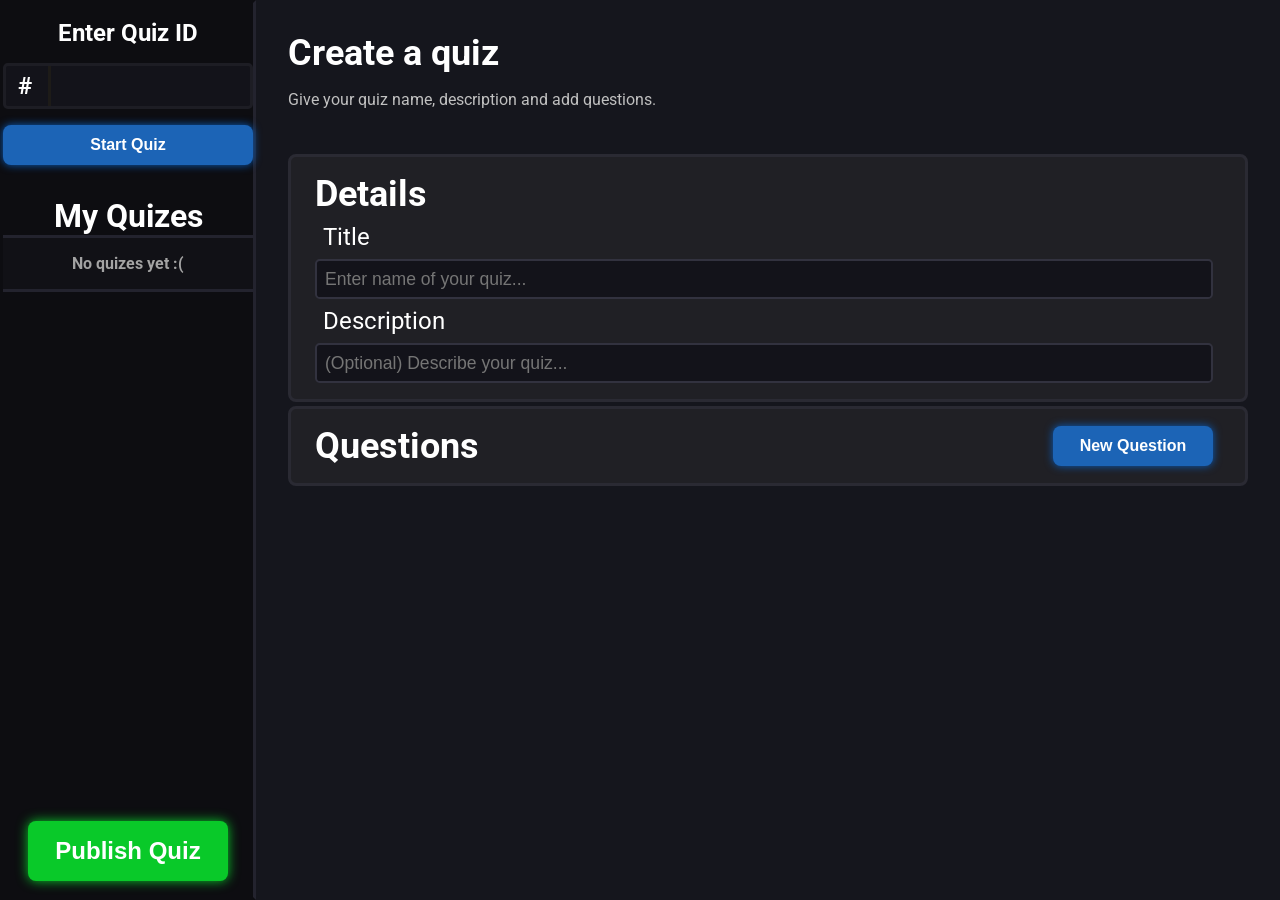
==== index.html @ 1870212e "first commit" ====
<!doctype html>
<html lang="en">
  <head>
    <meta charset="UTF-8" />
    <meta name="viewport" content="width=device-width, initial-scale=1.0" />
    <link rel="stylesheet" href="mainPage/mainPage.css" />
    <link rel="stylesheet" href="navigation.css" />
    <link rel="stylesheet" href="message/message.css" />
    <link
      rel="stylesheet"
      href="https://cdnjs.cloudflare.com/ajax/libs/font-awesome/4.7.0/css/font-awesome.min.css"
    />
    <title>Create A Quiz</title>
  </head>
  <body>
    <nav class="nav">
      <div class="hamburger" onclick="onHamburgerClick()">
        <div class="line1"></div>
        <div class="line2"></div>
        <div class="line3"></div>
      </div>
      <form class="join-quiz">
        <p>Enter Quiz ID</p>
        <div class="join-quiz-input">
          <p>#</p>
          <input type="text" maxlength="6" id="publicQuizId" />
        </div>
        <p class="quiz-id-not-found">Quiz with this ID wasn't found!</p>
        <button onclick="onStartQuizButtonClick()">Start Quiz</button>
      </form>

      <p class="my-quizes-title">My Quizes</p>
      <div class="my-quizes">
        <p
          style="
            color: #a3a3a3;
            text-align: center;
            font-weight: bold;
            display: none;
          "
          id="no-quizes-loaded"
        >
          No quizes yet :(
        </p>
      </div>

      <button class="publish-button" onclick="onPublishQuizClick()">
        Publish Quiz
      </button>
    </nav>

    <main class="create-quiz-section">
      <div class="page-title-section">
        <h1 class="section-title">Create a quiz</h1>
        <p class="section-subtitle">
          Give your quiz name, description and add questions.
        </p>
      </div>

      <div class="section">
        <h2 class="section-title">Details</h2>
        <h3 class="quiz-details-text">Title</h3>
        <input
          type="text"
          id="quizTitle"
          placeholder="Enter name of your quiz..."
        />

        <h3 class="quiz-details-text">Description</h3>
        <input
          type="text"
          id="quizDescription"
          placeholder="(Optional) Describe your quiz..."
        />
      </div>

      <div class="section" id="question-section" style="margin-top: 0.25rem">
        <div class="row">
          <h2 class="section-title">Questions</h2>
          <button class="question-button" onclick="createQuestion()">
            New Question
          </button>
        </div>
      </div>
    </main>

    <div class="message-div" id="publish-message">
      <div class="message-box">
        <button class="close-button" onclick="closeMessageBox()">X</button>
        <h1 class="checkmark">✓</h1>
        <p>Your quiz was successfully published!</p>
        <p id="id-text">ID:</p>
        <div class="row row-phone">
          <p id="link-text">Link:</p>
          <button class="copy-link-button" onclick="onCopyLinkClick()">
            <i class="fa fa-clipboard"></i> Copy link
          </button>
        </div>
      </div>
    </div>

    <div class="message-div" id="delete-message">
      <div class="message-box">
        <p>Are you sure you want to delete this quiz?</p>
        <div class="row row-phone">
          <button
            class="delete-message-button delete-message-delete-button"
            onclick="deleteQuiz()"
          >
            Yes, delete
          </button>
          <button
            class="delete-message-button delete-message-close-button"
            onclick="onBackButtonClick()"
          >
            No, go back
          </button>
        </div>
      </div>
    </div>

    <template id="question-template"
      ><div class="question">
        <div class="row">
          <p class="question-title" id="number">1.</p>
          <input
            type="text"
            id="question-title"
            placeholder="Enter your question..."
          />
          <button class="delete-button">X</button>
        </div>
        <div class="row question-answer">
          <input type="radio" class="question-checkbox" /><input
            type="text"
            id="question-answer"
            placeholder="Enter an answer..."
          />
        </div>
        <div class="row question-answer">
          <input type="radio" class="question-checkbox" /><input
            type="text"
            id="question-answer"
            placeholder="Enter an answer..."
          />
        </div>
        <div class="row question-answer">
          <input type="radio" class="question-checkbox" /><input
            type="text"
            id="question-answer"
            placeholder="Enter an answer..."
          />
        </div>
        <div class="row question-answer">
          <input type="radio" class="question-checkbox" /><input
            type="text"
            id="question-answer"
            placeholder="Enter an answer..."
          />
        </div></div
    ></template>

    <template id="my-quizes-container-template">
      <div class="quiz-container">
        <div class="row">
          <p class="quiz-container-name">QuizName</p>
          <button class="quiz-container-delete-button">
            <i class="fa fa-trash-o"></i>
          </button>
        </div>
        <p class="quiz-container-edit">LastEdited</p>
        <div class="row">
          <p class="quiz-container-id">ID</p>
          <button class="quiz-container-copy-button">CopyLink</button>
        </div>
      </div></template
    >

    <script src="apiIp.js"></script>
    <script src="quizSaveSystem/saveSystem.js"></script>
    <script src="mainPage/questionManager.js"></script>
    <script src="mainPage/quizSender.js"></script>
    <script src="mainPage/hamburgerMenu.js"></script>
    <script src="navigation/startQuiz.js"></script>
    <script src="navigation/maxLenghtInInput.js"></script>
    <script src="navigation/navigationButtons.js"></script>
  </body>
</html>
---- mainPage/mainPage.css ----
@import url("https://fonts.googleapis.com/css2?family=Outfit:wght@100..900&family=Roboto:ital,wght@0,100..900;1,100..900&display=swap");
*,
*::before,
*::after {
  box-sizing: border-box;
}

html {
  height: 100%;
  width: 100%;
}

body {
  margin: 0;
  min-height: 100%;
  width: 100%;
  background: #000000;
  color: white;
  font-family: Roboto;
  display: flex;
}
main {
  margin-left: 20%;
}

input[type="text"] {
  box-sizing: border-box;
  display: block;
  width: 100%;
  height: 2.5rem;
  padding: 0 0.5rem;
  background: rgb(19, 19, 26);

  border-color: rgb(50, 50, 63);
  border-style: solid;
  border-radius: 0.3rem;
  color: white;
  transition:
    box-shadow 0.3s ease,
    border-color 0.3s ease;

  font-size: 1.1rem;
}
input[type="text"]:focus {
  box-shadow: 0 0 10px rgb(108, 108, 136);
  outline: none;
  border-color: rgb(108, 108, 136);
}

::selection {
  background: rgb(119, 119, 138);
}

.create-quiz-section {
  display: flex;
  flex-direction: column;

  width: 80%;
  min-height: 100%;
  background: rgb(21, 22, 29);
}

/* PAGE TITLE*/

.page-title-section {
  display: flex;
  flex-direction: column;
  gap: 1rem;
  margin: 2rem 0 2rem 2rem;
}
/*-----------------*/
/*QUIZ DETAILS*/
/*-----------------*/
.quiz-details-text {
  margin: 0;
  margin-left: 0.5rem;
  font-size: 1.5rem;
  font-weight: normal;
}

/*--------------------*/
/*QUESTIONS*/
/*--------------------*/
.question {
  display: flex;
  flex-direction: column;
  gap: 1rem;
  background: rgb(39, 39, 46);
  padding: 0.5rem 1rem 0.5rem 1rem;

  border-radius: 0.5rem;
  border-color: rgb(55, 55, 66);
  border-style: solid;
  transition: border-color 0.3s ease-in-out;
}
.question-title {
  flex-direction: row;
  font-size: 1.25rem;
  font-weight: 400;
  margin: 0;

  text-align: justify;
}

.delete-button {
  background-color: #00000000;
  width: 2rem;
  height: 2rem;
  color: rgb(252, 61, 61);
  border-style: none;
  border-radius: 15%;

  font-weight: bolder;
  font-size: 1.5rem;
  transition:
    color 0.3s ease-in-out,
    background-color 0.3s ease-in-out,
    box-shadow 0.3s ease-in-out;
}
.delete-button:hover {
  background-color: rgb(252, 59, 59);
  box-shadow: 0 0 10px #fc3d3d;
  color: white;
  cursor: pointer;
}
.delete-button:active {
  background-color: rgb(255, 25, 25);
}

.question-answer {
  margin-left: 2rem;
}
.question-checkbox {
  appearance: none;
  background-color: rgb(19, 19, 26);
  margin: 0;
  font: inherit;
  width: 1.5em;
  height: 1.5em;
  border: 0.15rem solid rgb(71, 71, 90);
  border-radius: 50%;

  display: grid;
  place-content: center;
}
.question-checkbox::before {
  content: "";
  width: 0.8em;
  height: 0.8em;
  border-radius: 50%;
  transform: scale(0);
  transition: 0.1s transform ease-in-out;
  background-color: green;
}
.question-checkbox:checked::before {
  transform: scale(1);
}
.question-button {
  margin-left: auto;
  width: 10rem;
  height: 2.5rem;
  background: #1c64b6;
  box-shadow: 0 0 0.5em #0a5dbd;
  border: none;

  border-radius: 0.5rem;
  color: white;
  font-size: 1rem;
  font-weight: bolder;
  transition:
    background-color 0.3s ease-in-out,
    box-shadow 0.3s ease-in-out;
}
.question-button:active {
  background: #1f76da;
  box-shadow: 0 0 1em #0a5dbd;
}
.question-button:hover {
  box-shadow: 0 0 0.75em #0a5dbd;
  cursor: pointer;
}

.row {
  display: flex;
  flex-direction: row;
  gap: 1rem;
  align-items: center;
}

.section {
  display: flex;
  flex-direction: column;
  margin: 1rem 2rem 0 2rem;
  padding: 1rem 2rem 1rem 1.5rem;
  gap: 0.5rem;

  background: rgb(32, 32, 37);
  border-radius: 0.5rem;
  border-style: solid;
  border-color: rgb(42, 42, 51);

  transition: border-color 0.3s ease-in-out;
}

.section-title {
  font-size: 2.25rem;
  margin: 0;
}
.section-subtitle {
  height: 1em;
  display: flex;
  color: #c0c0c0;
  margin: 0;
}

@media (max-width: 600px) {
  input[type="text"] {
    font-size: 1rem;
  }
  .page-title-section {
    margin-top: 3rem;
  }
  .quiz-details-text {
    font-size: 1.25rem;
  }
  .section-title {
    font-size: 1.75rem;
  }
  .create-quiz-section {
    width: 100%;
    margin-left: 0;
  }

  .question-answer {
    margin: 0;
  }
  .delete-button {
    margin-right: -3rem;
  }
  .section {
    margin: 0 0.5rem 0 0.5rem;
  }
}
---- navigation.css ----
@import url("https://fonts.googleapis.com/css2?family=Outfit:wght@100..900&family=Roboto:ital,wght@0,100..900;1,100..900&display=swap");
*,
*::before,
*::after {
  box-sizing: border-box;
}
nav {
  display: flex;
  position: fixed;
  overflow: visible;
  z-index: 1;
  width: 20%;
  border: rgb(13, 13, 17);
  border-right: rgb(35, 35, 46);
  border-style: solid;

  min-height: 100%;
  max-height: 100vh;

  background: rgb(13, 13, 17);
  flex-direction: column;
  align-items: center;
  transition: left 0.2s ease-in-out;
}
nav button {
  border: none;
  height: 2.5rem;
  width: 95%;

  border-radius: 0.5rem;
  color: white;
  font-size: 1rem;
  font-weight: bolder;
}
.publish-button {
  margin-top: auto;
  margin-bottom: 1rem;
  height: 2.5em;
  width: 80%;

  border-radius: 0.5rem;
  font-size: 1.5rem;
  font-weight: bolder;
  background: #09c929;
  color: white;
  border-style: none;

  box-shadow: 0 0 0.5em #09c929;
  transition:
    background-color 0.3s ease-in-out,
    box-shadow 0.3s ease-in-out;
}

.publish-button:hover {
  box-shadow: 0 0 0.75em #09c929;
  cursor: pointer;
}
.publish-button:active {
  box-shadow: 0 0 1em #09c929;
  background: #0de631;
  cursor: pointer;
}
.hamburger {
  display: none;
  justify-content: center;
  align-items: center;
  flex-direction: column;
  position: absolute;
  right: -3em;
  background: #0d0d11;
  border-style: solid;
  border-left-width: 0;
  border-top-width: 0;
  border-color: #23232e;
  width: 3em;
  height: 3em;
  margin: 0;
  gap: 0.33em;
  border-radius: 0 0 0.5rem 0;

  transition: gap 0.5s ease-in-out;
}
.hamburger:hover {
  cursor: pointer;
}
.line1,
.line2,
.line3 {
  width: 80%;
  height: 15%;
  background: #23232e;
}

.join-quiz {
  display: flex;
  flex-direction: column;
  align-items: center;
  gap: 1rem;
  margin-top: 1rem;
}
.join-quiz p {
  font-weight: bold;
  font-size: 1.5rem;
  margin: 0;
}
.join-quiz-input {
  display: flex;
  flex-direction: row;
  justify-content: center;
  align-items: center;
  background: rgb(19, 19, 26);
  border-color: rgb(29, 29, 36);
  border-style: solid;
  border-radius: 0.3rem;

  transition: border-color 0.3s ease-in-out;
}
.join-quiz-input p {
  padding: 0;
  padding-left: 0.5em;
  margin: 0;
  text-align: center;
  margin-right: 1rem;
}
.join-quiz-input input {
  background: none;

  border-style: none;
  border-color: rgb(29, 27, 24);
  border-left-width: 0.2em;
  border-left-style: solid;
  border-radius: 0;
}
.join-quiz-input input:focus {
  box-shadow: none;
  border-color: rgb(24, 24, 29);
}
.join-quiz button {
  background: #1c64b6;
  box-shadow: 0 0 0.5em #0a5dbd;
  width: 100%;

  transition:
    background-color 0.3s ease-in-out,
    box-shadow 0.3s ease-in-out;
}
.join-quiz button:hover {
  box-shadow: 0 0 0.75em #0a5dbd;
  cursor: pointer;
}
.join-quiz button:active {
  background: #1f76da;
  box-shadow: 0 0 1em #0a5dbd;
}
.join-quiz p.quiz-id-not-found {
  display: none;
  align-self: flex-start;
  color: rgb(252, 59, 59);
  text-shadow: 0 0 0.25rem rgb(252, 59, 59);
  font-size: 1em;
}
.join-quiz .create-new-quiz-button {
  width: 100%;
  background: linear-gradient(90deg, #0a5dbd, #0aa8bd, #05c494);
  position: relative;
  box-shadow: none;

  transition: background-color 0.3s ease-in-out;
  opacity: 90%;
}
.join-quiz .create-new-quiz-button:hover {
  box-shadow: none;
}
.join-quiz .create-new-quiz-button::after {
  position: absolute;
  content: "";
  background: linear-gradient(90deg, #0a5dbd, #0aa8bd, #05c494);
  filter: blur(0.5em);
  z-index: -1;

  background: lin;
  width: 100%;
  height: 100%;
  inset: 0em;
  transition: filter 0.3s ease-in-out;
}
.join-quiz .create-new-quiz-button:hover::after {
  filter: blur(1em);
}
.join-quiz .create-new-quiz-button:hover {
  opacity: 95%;
}
.join-quiz .create-new-quiz-button:active {
  background: linear-gradient(90deg, #0a5dbd, #05c494);
  opacity: 100%;
}

/*
My Quizes
*/

.my-quizes {
  display: flex;
  flex-direction: column;
  gap: 0.5rem;

  background-color: #111116;

  width: 100%;
  min-height: 10%;
  margin-bottom: 2rem;
  overflow-y: auto;

  border-style: solid;
  border-color: #23232e;
  border-left-style: none;
  border-right-style: none;
}
::-webkit-scrollbar {
  width: 10px;
}
::-webkit-scrollbar-track {
  background: #1f1f29;
  border-radius: 0.25rem;
}
::-webkit-scrollbar-thumb {
  background: #2b2b38;
  border-radius: 5px;
}
::-webkit-scrollbar-thumb:hover {
  background: #0d0d11;
}

.my-quizes-title {
  font-weight: bold;
  font-size: 2rem;
  text-align: center;
  margin: 0;
  margin-top: 2rem;
}
.quiz-container {
  display: flex;
  flex-direction: column;
  gap: 0.25rem;
  background-color: #15151b;
  border-radius: 0.5rem;
  margin-right: 0.25rem;
  padding-left: 0.25rem;
}
.quiz-container p {
  margin: 0;
}
.quiz-container-name {
  font-size: 1.5em;
  font-weight: bold;
}
.quiz-container-delete-button {
  background-color: #fc3d3d00;
  color: #fc3d3d;

  margin-left: auto;
  width: 2.5rem;
  height: 2.5rem;

  font-size: 2rem;
  cursor: pointer;

  transition:
    color 0.3s ease-in-out,
    background-color 0.3s ease-in-out,
    box-shadow 0.3s ease-in-out;
}
.quiz-container-delete-button:hover {
  background-color: #fc3d3d;
  color: white;
  box-shadow: 0 0 0.5rem #fc3d3d;
}
.quiz-container-delete-button:active {
  background-color: #ff1515;
  box-shadow: 0 0 0.5rem #ff1515;
}

.quiz-container-edit,
.quiz-container-id {
  color: #a3a3a3;
  font-size: 1.1rem;
}
.quiz-container-copy-button {
  background: #1c64b6;
  box-shadow: 0 0 0.5rem #1c64b6;
  width: 5rem;
  height: 2rem;
  border-radius: 0.25rem;
  margin-left: auto;
  cursor: pointer;
  justify-self: center;

  transition:
    background-color 0.3s ease-in-out,
    box-shadow 0.3s ease-in-out;
}
.quiz-container-copy-button:hover {
  background: #1c64b6;
  box-shadow: 0 0 0.75rem #1c64b6;
}
.quiz-container-copy-button:active {
  background: #1f6fca;
  box-shadow: 0 0 1rem #1f6fca;
}

@media (max-width: 600px) {
  nav {
    display: flex;
    width: 60%;
    left: -60%;
    border-radius: 0 0 1rem 0;
  }
  .hamburger {
    display: flex;
  }
  nav button {
    font-size: 1em;
  }
  .line1,
  .line2,
  .line3 {
    transition: transform 0.5s ease-in-out;
  }
  .join-quiz button {
    box-shadow: 0 0 0;
  }
}
@media (max-width: 900px) and (min-width: 600px) {
  nav {
    width: 30%;
  }
  main {
    width: 70%;
    margin-left: 30%;
    min-height: 100%;
  }
}
---- message/message.css ----
.message-div {
  display: none;
  position: fixed;
  width: 100%;
  height: 100vh;
  background-color: rgba(0, 0, 0, 0.555);
  z-index: 2;
  justify-content: center;
  align-items: center;

  transition: display 0.1s ease-in-out;
}

.message-box {
  display: flex;
  flex-direction: column;
  align-items: center;
  justify-content: center;
  width: 80%;
  height: 20rem;
  background-color: rgb(34, 34, 39);

  border-style: solid;
  border-color: rgb(59, 59, 68);
  border-radius: 5px;
  gap: 0;
}
.checkmark {
  color: rgb(11, 189, 11);
  font-size: 5rem;
  padding: 0 0.25em 0 0.25em;

  border-width: 0.5rem;
  border-style: solid;
  border-radius: 100%;
  margin: 0;
  margin-bottom: 1.5rem;
}
.message-box p {
  font-weight: bold;
  font-size: 1.5rem;
  margin: 0;
}
.message-box a {
  color: rgb(93, 93, 107);
  text-decoration: underline;
}
.copy-link-button {
  background-color: #1c64b6;
  color: white;
  border-style: none;
  width: 8rem;
  height: 2rem;
  font-size: 1rem;
  font-weight: bolder;
  border-radius: 0.5rem;
  box-shadow: 0 0 0.5em #0a5dbd;
  transition:
    background-color 0.3s ease-in-out,
    box-shadow 0.3s ease-in-out;
}
.copy-link-button:hover {
  box-shadow: 0 0 0.75em #0a5dbd;
  cursor: pointer;
}
.copy-link-button:active {
  background: #1f76da;
  box-shadow: 0 0 1em #0a5dbd;
}
.close-button {
  margin-left: auto;
  margin-right: 0.5em;
  margin-top: -0.5em;
  color: rgb(252, 61, 61);
  background-color: rgba(240, 248, 255, 0);
  border-style: none;
  width: 2.5rem;
  height: 2.5rem;
  font-size: 2rem;
  border-radius: 15%;
  font-weight: bold;

  transition:
    background-color 0.3s ease-in-out,
    color 0.3s ease-in-out,
    box-shadow 0.3s ease-in-out;
}
.close-button:hover {
  background-color: rgb(252, 59, 59);
  box-shadow: 0 0 10px rgb(252, 61, 61);
  color: white;
  cursor: pointer;
}
.close-button:active {
  background-color: rgb(255, 25, 25);
}
.agree-button {
  height: 5rem;
  width: 13rem;
  align-self: flex-start;
  margin-right: 1rem;

  border-radius: 0.5rem;
  font-size: 1.5rem;
  font-weight: bolder;
  background: #09c929;
  color: white;
  border-style: none;

  box-shadow: 0 0 0.5em #09c929;
  transition:
    background-color 0.3s ease-in-out,
    box-shadow 0.3s ease-in-out;
}
.message-box .confirmation-text {
  font-size: 2rem;
  margin-bottom: auto;
  margin-top: 5rem;
  text-align: center;
}

.agree-button:hover {
  box-shadow: 0 0 0.75em #09c929;
  cursor: pointer;
}
.agree-button:active {
  box-shadow: 0 0 1em #09c929;
  background: #0de631;
  cursor: pointer;
}

.reject-button {
  height: 5rem;
  width: 13rem;
  align-self: flex-start;
  margin-bottom: 5rem;
  margin-left: 1rem;

  border-radius: 0.5rem;
  font-size: 1.5rem;
  font-weight: bolder;
  background: rgb(252, 61, 61);
  color: white;
  border-style: none;

  box-shadow: 0 0 0.5em #fc3d3d;
  transition:
    background-color 0.3s ease-in-out,
    box-shadow 0.3s ease-in-out;
}
.reject-button:hover {
  box-shadow: 0 0 0.75em rgb(252, 61, 61);
  cursor: pointer;
}
.reject-button:active {
  box-shadow: 0 0 1em rgb(252, 61, 61);
  background: rgb(255, 25, 25);
  cursor: pointer;
}
#delete-message .message-box {
  display: flex;
  flex-direction: column;
  justify-content: space-evenly;
}
#delete-message .message-box p {
  font-size: 2rem;
}
#delete-message .message-box .row {
  width: 100%;
  justify-content: space-evenly;
}
.delete-message-button {
  width: 10rem;
  height: 3rem;
  border-style: none;
  border-radius: 0.5rem;
  font-size: 1rem;
  font-weight: bold;

  cursor: pointer;
  transition:
    background-color 0.3s ease-in-out,
    box-shadow 0.3s ease-in-out;
}
.delete-message-delete-button {
  color: white;
  background: #fc3d3d;
  box-shadow: 0 0 0.5rem #fc3d3d;
}
.delete-message-delete-button:hover {
  box-shadow: 0 0 0.75rem #fc3d3d;
}
.delete-message-delete-button:active {
  box-shadow: 0 0 1rem #f84a4a;
  background: #f84a4a;
}
.delete-message-close-button {
  background: #0a5dbd;
  color: white;
  box-shadow: 0 0 0.5rem #0a5dbd;
}
.delete-message-close-button:hover {
  box-shadow: 0 0 0.75rem #0a5dbd;
}
.delete-message-close-button:active {
  box-shadow: 0 0 1rem #1f76da;
  background: #1f76da;
}
@media (max-width: 600px) {
  .checkmark {
    font-size: 3rem;
  }
  .message-box {
    width: 90%;
  }
  .message-box p {
    font-weight: bold;
    font-size: 1rem;
    margin: 0;
    text-align: center;
  }
  .row-phone {
    flex-direction: column;
  }
  .message-box a {
    display: flex;
    text-align: center;
    color: rgb(93, 93, 107);
    text-decoration: underline;
    width: 100%;
    overflow-wrap: anywhere;
  }
  .reject-button {
    margin-left: 0;
    height: 4rem;
  }
  .agree-button {
    margin-top: 0.5rem;
    margin-right: 0;
    height: 4rem;
    margin-bottom: 1rem;
  }
}
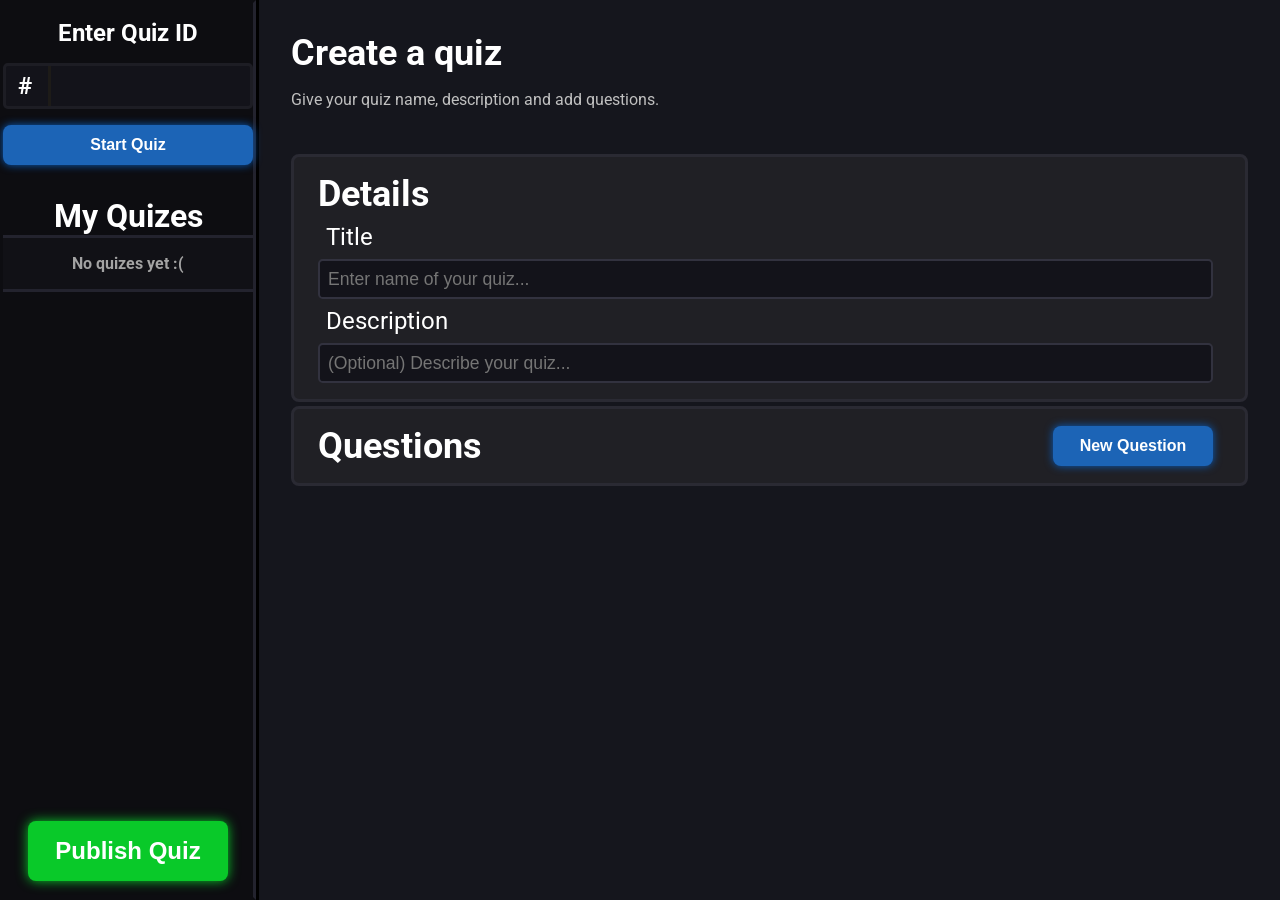
==== commit ce65a83f: "Added a preview and a favicon" ====
--- a/index.html
+++ b/index.html
@@ -11,6 +11,24 @@
       href="https://cdnjs.cloudflare.com/ajax/libs/font-awesome/4.7.0/css/font-awesome.min.css"
     />
     <title>Create A Quiz</title>
+    <link rel="icon" type="image/x-icon" href="/images/favicon.png" />
+
+    <meta
+      name="description"
+      content="Create and share your own quizzes with others. Share either via link or with a code."
+    />
+    <meta property="og:title" content="Quizzes by Matej Planeta" />
+    <meta
+      property="og:description"
+      content="Create and share your own quizzes with others. Share either via link or with a code. Get results after fill in out a quiz."
+    />
+    <meta property="og:image" content="/Images/preview.png" />
+    ;
+    <meta
+      property="og:url"
+      content="https://quizwebsite.quizcreator.workers.dev"
+    />
+    <meta property="og:type" content="website" />
   </head>
   <body>
     <nav class="nav">
@@ -84,16 +102,45 @@
       </div>
     </main>
 
-    <div class="message-div" id="publish-message">
+    <div class="message-div" style="display: none">
       <div class="message-box">
-        <button class="close-button" onclick="closeMessageBox()">X</button>
-        <h1 class="checkmark">✓</h1>
-        <p>Your quiz was successfully published!</p>
-        <p id="id-text">ID:</p>
-        <div class="row row-phone">
+        <div class="spinning-circle"></div>
+
+        <div id="sending-message" style="display: none">
+          <p>Please wait</p>
+          <p id="sending-text">Processing your request</p>
+        </div>
+
+        <div id="publish-message" style="display: none">
+          <p>Your quiz was successfully published!</p>
+          <p id="id-text">ID:</p>
+          <p id="edit-id-text">EditID: <b class="red">Do Not Share!</b></p>
           <p id="link-text">Link:</p>
-          <button class="copy-link-button" onclick="onCopyLinkClick()">
-            <i class="fa fa-clipboard"></i> Copy link
+          <div class="row row-phone" style="margin-top: 1rem">
+            <button class="copy-link-button" onclick="onCopyLinkClick()">
+              <i class="fa fa-clipboard"></i> Copy link
+            </button>
+            <button class="edit-quiz-button">
+              <i class="fa fa-pencil"></i> Edit quiz
+            </button>
+            <button class="new-quiz-button">
+              <i class="fa fa-plus"></i> New Quiz
+            </button>
+          </div>
+        </div>
+
+        <div id="delete-message-confirmation" style="display: none">
+          <p>Your quiz was succesfully deleted!</p>
+          <button class="close-button" onclick="closeMessageBox()">
+            Close
+          </button>
+        </div>
+
+        <div class="unsuccessful-message" style="display: none">
+          <p>We are sorry!</p>
+          <p>Something went wrong</p>
+          <button class="close-button" onclick="closeMessageBox()">
+            Close
           </button>
         </div>
       </div>
@@ -173,10 +220,20 @@
           <p class="quiz-container-id">ID</p>
           <button class="quiz-container-copy-button">CopyLink</button>
         </div>
+        <div>
+          <p
+            class="quiz-container-id quiz-container-editid"
+            style="font-size: 0.9rem"
+          >
+            EditID
+          </p>
+          <button class="quiz-container-edit-button">Edit</button>
+        </div>
       </div></template
     >
 
     <script src="apiIp.js"></script>
+    <script src="message/message.js"></script>
     <script src="quizSaveSystem/saveSystem.js"></script>
     <script src="mainPage/questionManager.js"></script>
     <script src="mainPage/quizSender.js"></script>
--- a/mainPage/mainPage.css
+++ b/mainPage/mainPage.css
@@ -213,6 +213,43 @@
   margin: 0;
 }
 
+/*-------------
+QUIZ NOT FOUND
+---------------*/
+.quiz-found {
+  display: none;
+  flex-direction: column;
+}
+.quiz-not-found {
+  height: 50vh;
+  display: none;
+  flex-direction: column;
+  justify-content: center;
+  align-items: center;
+}
+
+.quiz-not-found h1 {
+  font-size: 3rem;
+  color: rgb(252, 61, 61);
+  text-shadow: 0 0 1rem rgba(252, 61, 61, 0.493);
+}
+.quiz-not-found button {
+  width: 12rem;
+  height: 3rem;
+  background: #1c64b6;
+  box-shadow: 0 0 0.5em #0a5dbd;
+  border: none;
+
+  border-radius: 0.5rem;
+  color: white;
+  font-size: 1.5rem;
+  font-weight: bolder;
+  cursor: pointer;
+  transition:
+    background-color 0.3s ease-in-out,
+    box-shadow 0.3s ease-in-out;
+}
+
 @media (max-width: 600px) {
   input[type="text"] {
     font-size: 1rem;
--- a/navigation.css
+++ b/navigation.css
@@ -4,6 +4,11 @@
 *::after {
   box-sizing: border-box;
 }
+
+:root {
+  --join-quiz-blur-show: flex;
+}
+
 nav {
   display: flex;
   position: fixed;
@@ -170,15 +175,16 @@
 }
 .join-quiz .create-new-quiz-button:hover {
   box-shadow: none;
+  opacity: 95%;
 }
 .join-quiz .create-new-quiz-button::after {
   position: absolute;
+  display: var(--join-quiz-blur-show);
   content: "";
   background: linear-gradient(90deg, #0a5dbd, #0aa8bd, #05c494);
   filter: blur(0.5em);
   z-index: -1;
 
-  background: lin;
   width: 100%;
   height: 100%;
   inset: 0em;
@@ -186,9 +192,6 @@
 }
 .join-quiz .create-new-quiz-button:hover::after {
   filter: blur(1em);
-}
-.join-quiz .create-new-quiz-button:hover {
-  opacity: 95%;
 }
 .join-quiz .create-new-quiz-button:active {
   background: linear-gradient(90deg, #0a5dbd, #05c494);
@@ -246,6 +249,7 @@
   border-radius: 0.5rem;
   margin-right: 0.25rem;
   padding-left: 0.25rem;
+  padding-bottom: 0.25rem;
 }
 .quiz-container p {
   margin: 0;
@@ -292,6 +296,7 @@
   height: 2rem;
   border-radius: 0.25rem;
   margin-left: auto;
+  margin-right: 0.5rem;
   cursor: pointer;
   justify-self: center;
 
@@ -307,7 +312,25 @@
   background: #1f6fca;
   box-shadow: 0 0 1rem #1f6fca;
 }
-
+.quiz-container-edit-button {
+  background-color: #09c929;
+  box-shadow: 0 0 0.5em #09c929;
+  cursor: pointer;
+
+  width: calc(100% - 0.5rem);
+  height: 2rem;
+
+  transition:
+    box-shadow 0.3s ease-in-out,
+    background-color 0.3s ease-in-out;
+}
+.quiz-container-edit-button:hover {
+  box-shadow: 0 0 0.75em #09c929;
+}
+.quiz-container-edit-button:active {
+  box-shadow: 0 0 0.75em #0de631;
+  background: #0de631;
+}
 @media (max-width: 600px) {
   nav {
     display: flex;
@@ -329,6 +352,9 @@
   .join-quiz button {
     box-shadow: 0 0 0;
   }
+  :root {
+    --join-quiz-blur-show: none;
+  }
 }
 @media (max-width: 900px) and (min-width: 600px) {
   nav {
--- a/message/message.css
+++ b/message/message.css
@@ -15,10 +15,12 @@
   display: flex;
   flex-direction: column;
   align-items: center;
-  justify-content: center;
+  justify-content: space-around;
   width: 80%;
-  height: 20rem;
+  height: 60%;
   background-color: rgb(34, 34, 39);
+  padding-bottom: 1rem;
+  padding-top: 1rem;
 
   border-style: solid;
   border-color: rgb(59, 59, 68);
@@ -45,54 +47,89 @@
   color: rgb(93, 93, 107);
   text-decoration: underline;
 }
+.message-box button {
+  width: 10rem;
+  height: 3rem;
+  font-size: 1rem;
+  font-weight: bolder;
+  border-radius: 0.5rem;
+  border-style: none;
+  cursor: pointer;
+
+  transition:
+    background-color 0.3s ease-in-out,
+    box-shadow 0.3s ease-in-out;
+}
 .copy-link-button {
   background-color: #1c64b6;
   color: white;
-  border-style: none;
-  width: 8rem;
-  height: 2rem;
-  font-size: 1rem;
-  font-weight: bolder;
-  border-radius: 0.5rem;
+
   box-shadow: 0 0 0.5em #0a5dbd;
-  transition:
-    background-color 0.3s ease-in-out,
-    box-shadow 0.3s ease-in-out;
 }
 .copy-link-button:hover {
   box-shadow: 0 0 0.75em #0a5dbd;
-  cursor: pointer;
 }
 .copy-link-button:active {
   background: #1f76da;
   box-shadow: 0 0 1em #0a5dbd;
 }
-.close-button {
-  margin-left: auto;
-  margin-right: 0.5em;
-  margin-top: -0.5em;
-  color: rgb(252, 61, 61);
-  background-color: rgba(240, 248, 255, 0);
-  border-style: none;
-  width: 2.5rem;
-  height: 2.5rem;
+.edit-quiz-button {
+  background: #09c929;
+  color: white;
+  box-shadow: 0 0 0.5em #09c929;
+}
+.edit-quiz-button:hover {
+  box-shadow: 0 0 0.75em #09c929;
+}
+.edit-quiz-button:active {
+  background-color: #0de631;
+  box-shadow: 0 0 1em #0de631;
+}
+.new-quiz-button {
+  background: linear-gradient(90deg, #0a5dbd, #0aa8bd, #05c494);
+  position: relative;
+  color: white;
+  z-index: 0;
+}
+.new-quiz-button::after {
+  position: absolute;
+  content: "";
+  background: linear-gradient(90deg, #0a5dbd, #0aa8bd, #05c494);
+  filter: blur(0.25em);
+  z-index: -1;
+
+  inset: 0em;
+  transition: filter 0.3s ease-in-out;
+}
+.new-quiz-button:hover::after {
+  filter: blur(0.5em);
+}
+.new-quiz-button:active {
+  background: linear-gradient(90deg, #0a5dbd, #05c494);
+}
+.new-quiz-button:active::after {
+  filter: blur(0.75em);
+}
+
+.message-box .close-button {
+  color: white;
+  background: #fc3d3d;
+  box-shadow: 0 0 0.5rem #fc3d3d;
+
+  border-style: none;
   font-size: 2rem;
-  border-radius: 15%;
+  border-radius: 0.5rem;
   font-weight: bold;
 
-  transition:
-    background-color 0.3s ease-in-out,
-    color 0.3s ease-in-out,
-    box-shadow 0.3s ease-in-out;
+  transition: background-color 0.3s ease-in-out box-shadow 0.3s ease-in-out;
 }
 .close-button:hover {
-  background-color: rgb(252, 59, 59);
-  box-shadow: 0 0 10px rgb(252, 61, 61);
-  color: white;
+  box-shadow: 0 0 0.75rem #fc3d3d;
   cursor: pointer;
 }
 .close-button:active {
-  background-color: rgb(255, 25, 25);
+  background-color: #ff1919;
+  box-shadow: 0 0 1rem #ff1919;
 }
 .agree-button {
   height: 5rem;
@@ -157,6 +194,9 @@
   background: rgb(255, 25, 25);
   cursor: pointer;
 }
+
+/*Delete message*/
+
 #delete-message .message-box {
   display: flex;
   flex-direction: column;
@@ -205,6 +245,107 @@
 .delete-message-close-button:active {
   box-shadow: 0 0 1rem #1f76da;
   background: #1f76da;
+}
+
+/*Loading message*/
+
+.message-box #sending-message {
+  display: flex;
+  flex-direction: column;
+  align-items: center;
+}
+.spinning-circle {
+  position: relative;
+  width: 10rem;
+  height: 5rem;
+  margin-bottom: 5rem;
+
+  border-top-left-radius: 11rem;
+  border-top-right-radius: 11rem;
+
+  border: #3b3b44 solid 1rem;
+  transform-origin: center bottom;
+  border-bottom: 0;
+
+  animation: spinningAnim 1s cubic-bezier(0.35, 0.1, 0.61, 0.89) infinite;
+  transition:
+    border-color 0.3s ease-in-out,
+    animation 0.3s ease-in-out,
+    border-bottom 0.3s ease-in-out,
+    height 0.15s ease-in-out;
+
+  /*Text*/
+  display: flex;
+  justify-content: center;
+  align-items: center;
+  font-size: 5rem;
+}
+.stop-animation {
+  animation: none;
+  border-bottom: 1rem solid;
+  height: 10rem;
+  border-radius: 50%;
+  margin: 0;
+}
+#sending-text::after {
+  animation: text 3s infinite;
+  content: "";
+}
+
+/*Publish message */
+#publish-message {
+  display: flex;
+  flex-direction: column;
+  align-items: center;
+  justify-content: space-around;
+}
+
+/*Delete confirmation message*/
+.message-box #delete-message-confirmation {
+  display: flex;
+  flex-direction: column;
+  align-items: center;
+}
+
+/*Unsuccessful message*/
+.message-box .unsuccessful-message {
+  display: flex;
+  flex-direction: column;
+  align-items: center;
+  height: 40%;
+  justify-content: space-around;
+}
+
+@keyframes text {
+  0%,
+  25% {
+    content: "";
+  }
+  26%,
+  50% {
+    content: ".";
+  }
+  51%,
+  75% {
+    content: "..";
+  }
+  76%,
+  100% {
+    content: "...";
+  }
+}
+
+@keyframes spinningAnim {
+  from {
+    transform: rotate(0deg);
+  }
+  to {
+    transform: rotate(360deg);
+  }
+}
+
+.red {
+  color: #fc3d3d;
 }
 @media (max-width: 600px) {
   .checkmark {
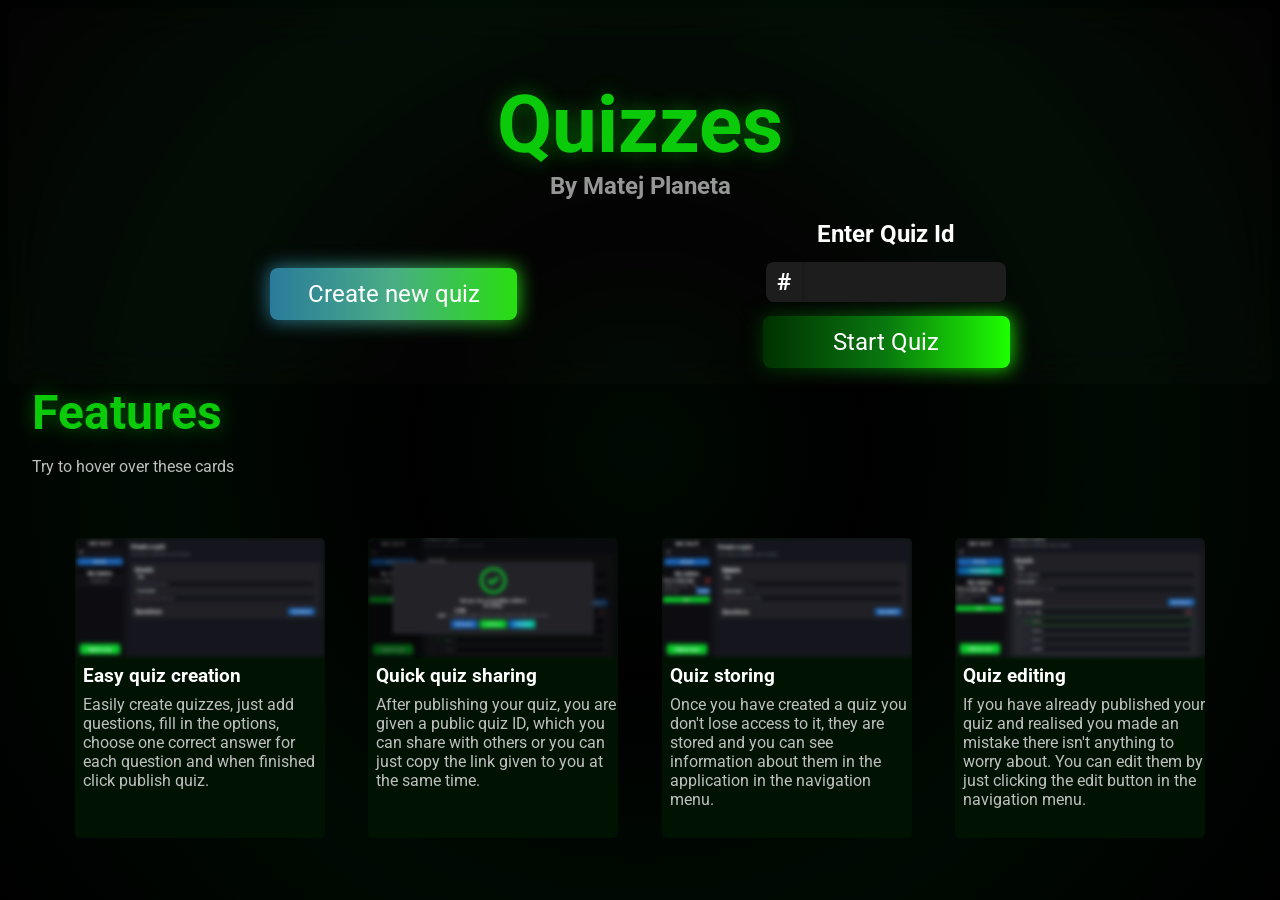
==== commit 195ea63c: "Created new homepage as default page when loading the site" ====
--- a/index.html
+++ b/index.html
@@ -3,15 +3,13 @@
   <head>
     <meta charset="UTF-8" />
     <meta name="viewport" content="width=device-width, initial-scale=1.0" />
-    <link rel="stylesheet" href="mainPage/mainPage.css" />
-    <link rel="stylesheet" href="navigation.css" />
-    <link rel="stylesheet" href="message/message.css" />
+    <title>Quizzes by Matej Planeta</title>
+
+    <link rel="stylesheet" href="homepage/homepage.css" />
     <link
       rel="stylesheet"
       href="https://cdnjs.cloudflare.com/ajax/libs/font-awesome/4.7.0/css/font-awesome.min.css"
     />
-    <title>Create A Quiz</title>
-    <link rel="icon" type="image/x-icon" href="/images/favicon.png" />
 
     <meta
       name="description"
@@ -22,8 +20,10 @@
       property="og:description"
       content="Create and share your own quizzes with others. Share either via link or with a code. Get results after fill in out a quiz."
     />
-    <meta property="og:image" content="/Images/preview.png" />
-    ;
+    <meta
+      property="og:image"
+      content="https://quizwebsite.quizcreator.workers.dev/images/preview.png"
+    />
     <meta
       property="og:url"
       content="https://quizwebsite.quizcreator.workers.dev"
@@ -31,215 +31,76 @@
     <meta property="og:type" content="website" />
   </head>
   <body>
-    <nav class="nav">
-      <div class="hamburger" onclick="onHamburgerClick()">
-        <div class="line1"></div>
-        <div class="line2"></div>
-        <div class="line3"></div>
+    <main>
+      <div class="page-title">
+        <h1>Quizzes</h1>
+        <h2>By Matej Planeta</h2>
+        <div class="quiz-app">
+          <a href="/createquiz.html">Create new quiz</a>
+          <form>
+            <p>Enter Quiz Id</p>
+            <div class="id-form">
+              <p>#</p>
+              <input />
+            </div>
+            <p class="not-found-text">Quiz with this ID not found!</p>
+            <a class="start-quiz-button" onclick="loadQuiz()">Start Quiz</a>
+          </form>
+        </div>
       </div>
-      <form class="join-quiz">
-        <p>Enter Quiz ID</p>
-        <div class="join-quiz-input">
-          <p>#</p>
-          <input type="text" maxlength="6" id="publicQuizId" />
-        </div>
-        <p class="quiz-id-not-found">Quiz with this ID wasn't found!</p>
-        <button onclick="onStartQuizButtonClick()">Start Quiz</button>
-      </form>
-
-      <p class="my-quizes-title">My Quizes</p>
-      <div class="my-quizes">
-        <p
-          style="
-            color: #a3a3a3;
-            text-align: center;
-            font-weight: bold;
-            display: none;
-          "
-          id="no-quizes-loaded"
-        >
-          No quizes yet :(
-        </p>
-      </div>
-
-      <button class="publish-button" onclick="onPublishQuizClick()">
-        Publish Quiz
-      </button>
-    </nav>
-
-    <main class="create-quiz-section">
-      <div class="page-title-section">
-        <h1 class="section-title">Create a quiz</h1>
-        <p class="section-subtitle">
-          Give your quiz name, description and add questions.
-        </p>
-      </div>
-
-      <div class="section">
-        <h2 class="section-title">Details</h2>
-        <h3 class="quiz-details-text">Title</h3>
-        <input
-          type="text"
-          id="quizTitle"
-          placeholder="Enter name of your quiz..."
-        />
-
-        <h3 class="quiz-details-text">Description</h3>
-        <input
-          type="text"
-          id="quizDescription"
-          placeholder="(Optional) Describe your quiz..."
-        />
-      </div>
-
-      <div class="section" id="question-section" style="margin-top: 0.25rem">
-        <div class="row">
-          <h2 class="section-title">Questions</h2>
-          <button class="question-button" onclick="createQuestion()">
-            New Question
-          </button>
+      <div class="features">
+        <h2>Features</h2>
+        <p>Try to <span id="interact-type"></span> these cards</p>
+        <div class="features-list">
+          <div class="feature">
+            <img src="images/quizCreation.png" />
+            <h3>Easy quiz creation</h3>
+            <p>
+              Easily create quizzes, just add questions, fill in the options,
+              choose one correct answer for each question and when finished
+              click publish quiz.
+            </p>
+          </div>
+          <div class="feature">
+            <img src="images/quizSharing.png" />
+            <h3>Quick quiz sharing</h3>
+            <p>
+              After publishing your quiz, you are given a public quiz ID, which
+              you can share with others or you can just copy the link given to
+              you at the same time.
+            </p>
+          </div>
+          <div class="feature">
+            <img src="images/quizStoring.png" />
+            <h3>Quiz storing</h3>
+            <p>
+              Once you have created a quiz you don't lose access to it, they are
+              stored and you can see information about them in the application
+              in the navigation menu.
+            </p>
+          </div>
+          <div class="feature">
+            <img src="images/quizEditing.png" />
+            <h3>Quiz editing</h3>
+            <p>
+              If you have already published your quiz and realised you made an
+              mistake there isn't anything to worry about. You can edit them by
+              just clicking the edit button in the navigation menu.
+            </p>
+          </div>
         </div>
       </div>
     </main>
 
-    <div class="message-div" style="display: none">
-      <div class="message-box">
-        <div class="spinning-circle"></div>
-
-        <div id="sending-message" style="display: none">
-          <p>Please wait</p>
-          <p id="sending-text">Processing your request</p>
-        </div>
-
-        <div id="publish-message" style="display: none">
-          <p>Your quiz was successfully published!</p>
-          <p id="id-text">ID:</p>
-          <p id="edit-id-text">EditID: <b class="red">Do Not Share!</b></p>
-          <p id="link-text">Link:</p>
-          <div class="row row-phone" style="margin-top: 1rem">
-            <button class="copy-link-button" onclick="onCopyLinkClick()">
-              <i class="fa fa-clipboard"></i> Copy link
-            </button>
-            <button class="edit-quiz-button">
-              <i class="fa fa-pencil"></i> Edit quiz
-            </button>
-            <button class="new-quiz-button">
-              <i class="fa fa-plus"></i> New Quiz
-            </button>
-          </div>
-        </div>
-
-        <div id="delete-message-confirmation" style="display: none">
-          <p>Your quiz was succesfully deleted!</p>
-          <button class="close-button" onclick="closeMessageBox()">
-            Close
-          </button>
-        </div>
-
-        <div class="unsuccessful-message" style="display: none">
-          <p>We are sorry!</p>
-          <p>Something went wrong</p>
-          <button class="close-button" onclick="closeMessageBox()">
-            Close
-          </button>
-        </div>
+    <div class="loading-screen">
+      <div class="loading-box">
+        <div id="loading-animation"></div>
+        <h2>Attempting to find your quiz</h2>
       </div>
     </div>
 
-    <div class="message-div" id="delete-message">
-      <div class="message-box">
-        <p>Are you sure you want to delete this quiz?</p>
-        <div class="row row-phone">
-          <button
-            class="delete-message-button delete-message-delete-button"
-            onclick="deleteQuiz()"
-          >
-            Yes, delete
-          </button>
-          <button
-            class="delete-message-button delete-message-close-button"
-            onclick="onBackButtonClick()"
-          >
-            No, go back
-          </button>
-        </div>
-      </div>
-    </div>
-
-    <template id="question-template"
-      ><div class="question">
-        <div class="row">
-          <p class="question-title" id="number">1.</p>
-          <input
-            type="text"
-            id="question-title"
-            placeholder="Enter your question..."
-          />
-          <button class="delete-button">X</button>
-        </div>
-        <div class="row question-answer">
-          <input type="radio" class="question-checkbox" /><input
-            type="text"
-            id="question-answer"
-            placeholder="Enter an answer..."
-          />
-        </div>
-        <div class="row question-answer">
-          <input type="radio" class="question-checkbox" /><input
-            type="text"
-            id="question-answer"
-            placeholder="Enter an answer..."
-          />
-        </div>
-        <div class="row question-answer">
-          <input type="radio" class="question-checkbox" /><input
-            type="text"
-            id="question-answer"
-            placeholder="Enter an answer..."
-          />
-        </div>
-        <div class="row question-answer">
-          <input type="radio" class="question-checkbox" /><input
-            type="text"
-            id="question-answer"
-            placeholder="Enter an answer..."
-          />
-        </div></div
-    ></template>
-
-    <template id="my-quizes-container-template">
-      <div class="quiz-container">
-        <div class="row">
-          <p class="quiz-container-name">QuizName</p>
-          <button class="quiz-container-delete-button">
-            <i class="fa fa-trash-o"></i>
-          </button>
-        </div>
-        <p class="quiz-container-edit">LastEdited</p>
-        <div class="row">
-          <p class="quiz-container-id">ID</p>
-          <button class="quiz-container-copy-button">CopyLink</button>
-        </div>
-        <div>
-          <p
-            class="quiz-container-id quiz-container-editid"
-            style="font-size: 0.9rem"
-          >
-            EditID
-          </p>
-          <button class="quiz-container-edit-button">Edit</button>
-        </div>
-      </div></template
-    >
-
     <script src="apiIp.js"></script>
-    <script src="message/message.js"></script>
-    <script src="quizSaveSystem/saveSystem.js"></script>
-    <script src="mainPage/questionManager.js"></script>
-    <script src="mainPage/quizSender.js"></script>
-    <script src="mainPage/hamburgerMenu.js"></script>
-    <script src="navigation/startQuiz.js"></script>
-    <script src="navigation/maxLenghtInInput.js"></script>
-    <script src="navigation/navigationButtons.js"></script>
+    <script src="homepage/interact-type.js"></script>
+    <script src="homepage/loadQuiz.js"></script>
   </body>
 </html>
--- a/homepage/homepage.css
+++ b/homepage/homepage.css
@@ -0,0 +1,362 @@
+@import url("https://fonts.googleapis.com/css2?family=Outfit:wght@100..900&family=Roboto:ital,wght@0,100..900;1,100..900&display=swap");
+*,
+*::before,
+*::after {
+  box-sizing: border-box;
+}
+html {
+  height: 100vh;
+  width: 100%;
+}
+body {
+  margin: 0;
+  min-height: 100%;
+  height: 100%;
+  width: 100%;
+  background: #000d04;
+  background: radial-gradient(
+    circle,
+    rgba(0, 13, 4, 1) 0%,
+    rgba(0, 0, 0, 1) 29%,
+    rgba(0, 13, 4, 1) 61%,
+    rgba(0, 0, 0, 1) 100%
+  );
+  color: white;
+  font-family: Roboto;
+}
+
+main {
+  display: flex;
+  flex-direction: column;
+  height: 100%;
+  width: 100%;
+}
+::selection {
+  background-color: #004400;
+}
+
+.page-title {
+  width: auto;
+  margin: 0.5rem;
+  margin-bottom: 0;
+  border-radius: 5px;
+  background: rgba(24, 24, 24, 0.133);
+  display: flex;
+  flex-direction: column;
+  align-items: center;
+  padding: 1rem;
+
+  backdrop-filter: blur(20px);
+}
+
+.page-title h1 {
+  color: #0aca0a;
+  text-shadow: 0 0 20px #0aca0a75;
+  font-size: 5rem;
+  margin-bottom: 0;
+}
+.page-title h2 {
+  margin-top: 0;
+  color: #969696;
+}
+.page-title a {
+  display: flex;
+  position: relative;
+  background: #2a7b9b;
+  background: linear-gradient(
+    90deg,
+    rgba(42, 123, 155, 1) 0%,
+    rgba(73, 173, 133, 1) 50%,
+    rgba(40, 222, 16, 1) 100%
+  );
+  padding: 0.5em;
+  width: 20%;
+  align-items: center;
+  justify-content: center;
+
+  border-radius: 0.5rem;
+
+  font-size: 1.5rem;
+  color: white;
+  text-decoration: none;
+}
+.page-title a::after {
+  content: "";
+  position: absolute;
+  background: red;
+  inset: 0;
+  background: linear-gradient(
+    90deg,
+    rgba(42, 123, 155, 1) 0%,
+    rgba(73, 173, 133, 1) 50%,
+    rgba(40, 222, 16, 1) 100%
+  );
+  z-index: -1;
+  filter: blur(10px);
+
+  transition: filter 0.3s ease-in-out;
+}
+.page-title a:hover::after {
+  filter: blur(15px);
+}
+.page-title a:active::after {
+  filter: blur(20px);
+}
+
+.page-title form p {
+  font-size: 1.5rem;
+  font-weight: bold;
+  padding: 0;
+  margin: 0;
+}
+
+.page-title form {
+  display: flex;
+  flex-direction: column;
+  justify-content: space-evenly;
+  align-items: center;
+  gap: 0.4rem;
+  width: 20%;
+}
+.id-form {
+  display: flex;
+
+  background-color: #1d1d1d;
+
+  height: 2.5rem;
+  width: clamp(10px, 15rem, 800px);
+  border-radius: 0.5rem;
+  transition: box-shadow 0.3s ease-in-out;
+  margin: 0.5rem;
+}
+.id-form input {
+  background: none;
+  border: none;
+  color: white;
+  font-size: 1.5rem;
+  box-shadow: none;
+  width: 85%;
+
+  border-left: solid 3px #1a1a1a;
+}
+.id-form p {
+  display: flex;
+  font-weight: bold;
+  text-align: center;
+  justify-content: center;
+  align-items: center;
+  width: 15%;
+}
+.id-form:focus-within {
+  box-shadow: 0 0 15px #0aca0a;
+}
+.id-form input:focus {
+  background: none;
+  outline: none;
+}
+
+.page-title .start-quiz-button {
+  width: 100%;
+  background: #003000;
+  background: linear-gradient(
+    90deg,
+    rgba(0, 48, 0, 1) 0%,
+    rgba(9, 121, 15, 1) 50%,
+    rgba(30, 255, 0, 1) 100%
+  );
+
+  cursor: pointer;
+}
+
+.page-title .start-quiz-button::after {
+  background: #003000;
+  background: linear-gradient(
+    90deg,
+    rgba(0, 48, 0, 1) 0%,
+    rgba(9, 121, 15, 1) 50%,
+    rgba(30, 255, 0, 1) 100%
+  );
+}
+
+.page-title .not-found-text {
+  display: none;
+  color: #f42b2b;
+  font-size: 1rem;
+  margin-top: 0;
+  align-self: flex-start;
+}
+
+.quiz-app {
+  display: flex;
+  flex-direction: row;
+  width: 100%;
+  align-items: center;
+  justify-content: space-evenly;
+}
+
+.features {
+  display: flex;
+  flex: 1;
+  flex-direction: column;
+  backdrop-filter: brightness(75%);
+
+  padding: 2rem;
+  padding-top: 0;
+  margin: 0;
+}
+.features h2 {
+  font-size: 3rem;
+  margin-top: 0;
+  margin-bottom: 0;
+  color: #0aca0a;
+  text-shadow: 0 0 20px #0aca0a75;
+}
+.features p {
+  color: #bfbfbf;
+}
+.features-list {
+  display: flex;
+  flex-wrap: wrap;
+  flex-direction: row;
+  align-items: center;
+  justify-content: space-evenly;
+  flex: 1;
+}
+.feature {
+  display: flex;
+  flex-direction: column;
+  align-items: center;
+  margin-top: 1rem;
+
+  width: clamp(150px, 250px, 450px);
+  height: 300px;
+  background-color: #001302;
+
+  border-radius: 5px;
+  overflow: hidden;
+
+  transition:
+    transform 0.3s ease-in-out,
+    box-shadow 0.3s ease-in-out;
+}
+
+.feature img {
+  width: 100%;
+  aspect-ratio: 21/10;
+  filter: blur(2px);
+
+  transition: filter 0.3s ease-in-out;
+}
+
+.feature:hover {
+  transform: scale(1.1);
+  box-shadow: 0 0 15px #003000;
+}
+
+.feature:hover img {
+  filter: none;
+}
+
+.feature h3 {
+  margin: 0.5rem 0 0 0.5rem;
+  align-self: start;
+}
+
+.feature p {
+  margin: 0.5rem 0 0 0.5rem;
+  color: #bfbfbf;
+}
+
+.loading-screen {
+  display: none;
+  position: fixed;
+  top: 0;
+  left: 0;
+  width: 100vw;
+  height: 100vh;
+
+  backdrop-filter: blur(5px);
+  backdrop-filter: brightness(50%);
+  z-index: 10;
+
+  justify-content: center;
+  align-items: center;
+}
+
+.loading-box {
+  display: flex;
+  width: 80%;
+  height: 90%;
+  background-color: #0c0c0c;
+  flex-direction: column;
+
+  justify-content: space-evenly;
+
+  align-items: center;
+  border-radius: 5px;
+}
+
+#loading-animation {
+  position: absolute;
+  left: 25%;
+  top: 25%;
+  width: 2rem;
+  height: 2rem;
+  border-radius: 50%;
+
+  background: #6d6d6d;
+  font-size: 5rem;
+
+  animation: loadingAnimation 3s cubic-bezier(0.78, 0.01, 0.25, 1.01) infinite;
+}
+.loading-box h2 {
+  color: #6d6d6d;
+  font-size: clamp(10px, 50px, 75px);
+  text-align: centers;
+}
+.loading-box h2::after {
+  content: "";
+  animation: dotAnimation 3s infinite;
+}
+@keyframes loadingAnimation {
+  from {
+    left: 25%;
+  }
+  50% {
+    left: 75%;
+  }
+  to {
+    left: 25%;
+  }
+}
+
+@keyframes dotAnimation {
+  0%,
+  25% {
+    content: "";
+  }
+  26%,
+  50% {
+    content: ".";
+  }
+  51%,
+  75% {
+    content: "..";
+  }
+  76%,
+  100% {
+    content: "...";
+  }
+}
+
+@media (max-width: 600px) {
+  .quiz-app {
+    flex-direction: column;
+  }
+  .page-title a {
+    width: 80%;
+  }
+  .page-title form {
+    width: 80%;
+  }
+}
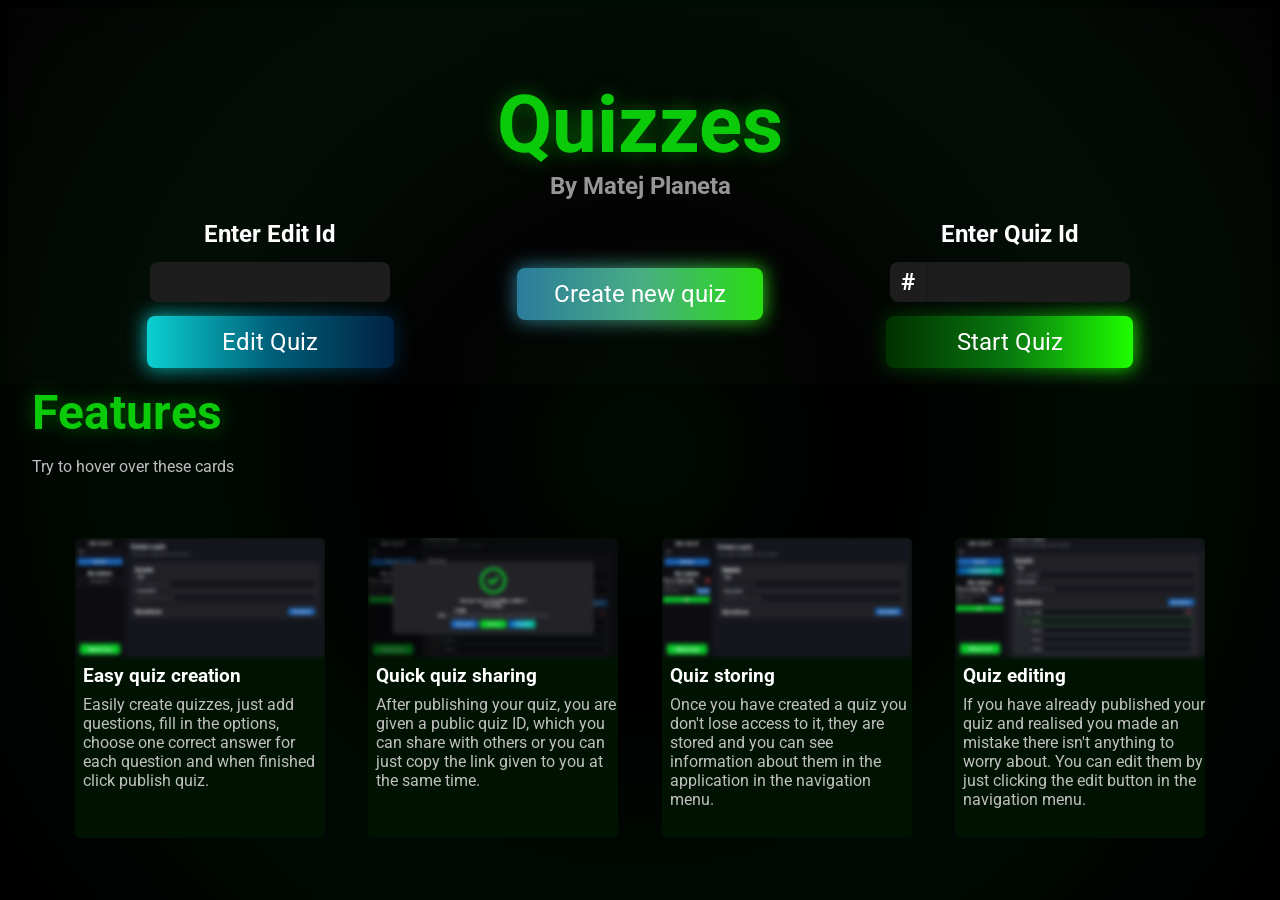
==== commit 8c7357c7: "Added new edit quiz section to the index page and change the color of the start quiz button in the a" ====
--- a/index.html
+++ b/index.html
@@ -6,10 +6,7 @@
     <title>Quizzes by Matej Planeta</title>
 
     <link rel="stylesheet" href="homepage/homepage.css" />
-    <link
-      rel="stylesheet"
-      href="https://cdnjs.cloudflare.com/ajax/libs/font-awesome/4.7.0/css/font-awesome.min.css"
-    />
+    <link rel="icon" type="image/x-icon" href="/images/favicon.png" />
 
     <meta
       name="description"
@@ -29,6 +26,7 @@
       content="https://quizwebsite.quizcreator.workers.dev"
     />
     <meta property="og:type" content="website" />
+    <meta property="og:type" content="website" />
   </head>
   <body>
     <main>
@@ -36,15 +34,29 @@
         <h1>Quizzes</h1>
         <h2>By Matej Planeta</h2>
         <div class="quiz-app">
+          <form>
+            <p>Enter Edit Id</p>
+            <div class="id-form" id="edit-id-input">
+              <input />
+            </div>
+            <p class="not-found-text" id="edit-id">
+              Quiz with this ID not found!
+            </p>
+            <a class="edit-quiz-button" onclick="editQuiz()">Edit Quiz</a>
+          </form>
+
           <a href="/createquiz.html">Create new quiz</a>
+
           <form>
             <p>Enter Quiz Id</p>
-            <div class="id-form">
+            <div class="id-form" id="quiz-id-input">
               <p>#</p>
               <input />
             </div>
-            <p class="not-found-text">Quiz with this ID not found!</p>
-            <a class="start-quiz-button" onclick="loadQuiz()">Start Quiz</a>
+            <p class="not-found-text" id="quiz-id">
+              Quiz with this ID not found!
+            </p>
+            <a class="start-quiz-button" onclick="editQuiz()">Start Quiz</a>
           </form>
         </div>
       </div>
--- a/homepage/homepage.css
+++ b/homepage/homepage.css
@@ -65,7 +65,7 @@
   background: #2a7b9b;
   background: linear-gradient(
     90deg,
-    rgba(42, 123, 155, 1) 0%,
+    rgb(42, 123, 155) 0%,
     rgba(73, 173, 133, 1) 50%,
     rgba(40, 222, 16, 1) 100%
   );
@@ -83,7 +83,6 @@
 .page-title a::after {
   content: "";
   position: absolute;
-  background: red;
   inset: 0;
   background: linear-gradient(
     90deg,
@@ -177,6 +176,26 @@
     rgba(30, 255, 0, 1) 100%
   );
 }
+.page-title .edit-quiz-button {
+  position: relative;
+  width: 100%;
+  background: #003000;
+  background: linear-gradient(90deg, #0bd0d0 0%, #00607a 50%, #002242 100%);
+
+  cursor: pointer;
+}
+.page-title .edit-quiz-button::after {
+  content: "";
+  position: absolute;
+  background: linear-gradient(90deg, #0bd0d0 0%, #00607a 50%, #002242 100%);
+}
+
+.id-form#edit-id-input:focus-within {
+  box-shadow: 0 0 15px #0bd0d0;
+}
+.id-form#edit-id-input input {
+  border: none;
+}
 
 .page-title .not-found-text {
   display: none;
@@ -267,6 +286,9 @@
   color: #bfbfbf;
 }
 
+/*------------------*/
+/*LOADING SCREEN ---*/
+/*------------------*/
 .loading-screen {
   display: none;
   position: fixed;
@@ -352,6 +374,7 @@
 @media (max-width: 600px) {
   .quiz-app {
     flex-direction: column;
+    gap: 2rem;
   }
   .page-title a {
     width: 80%;
